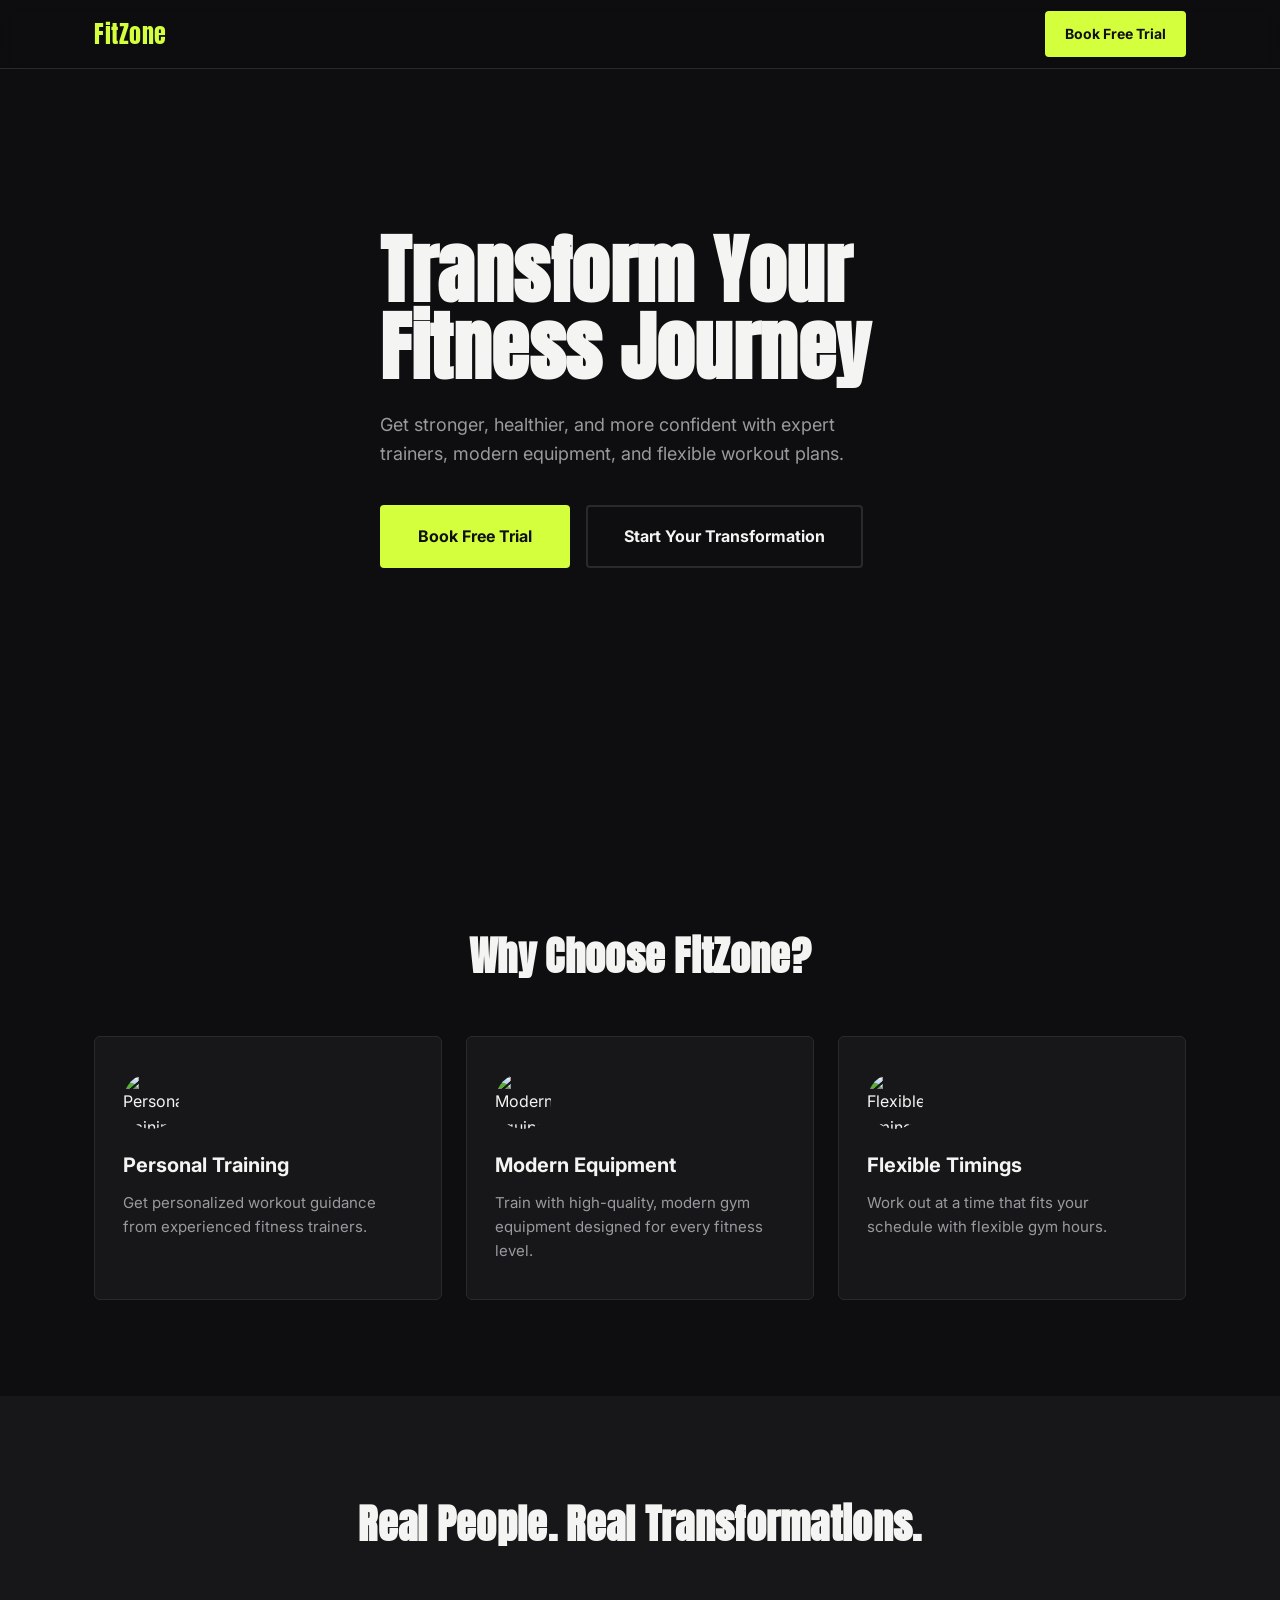
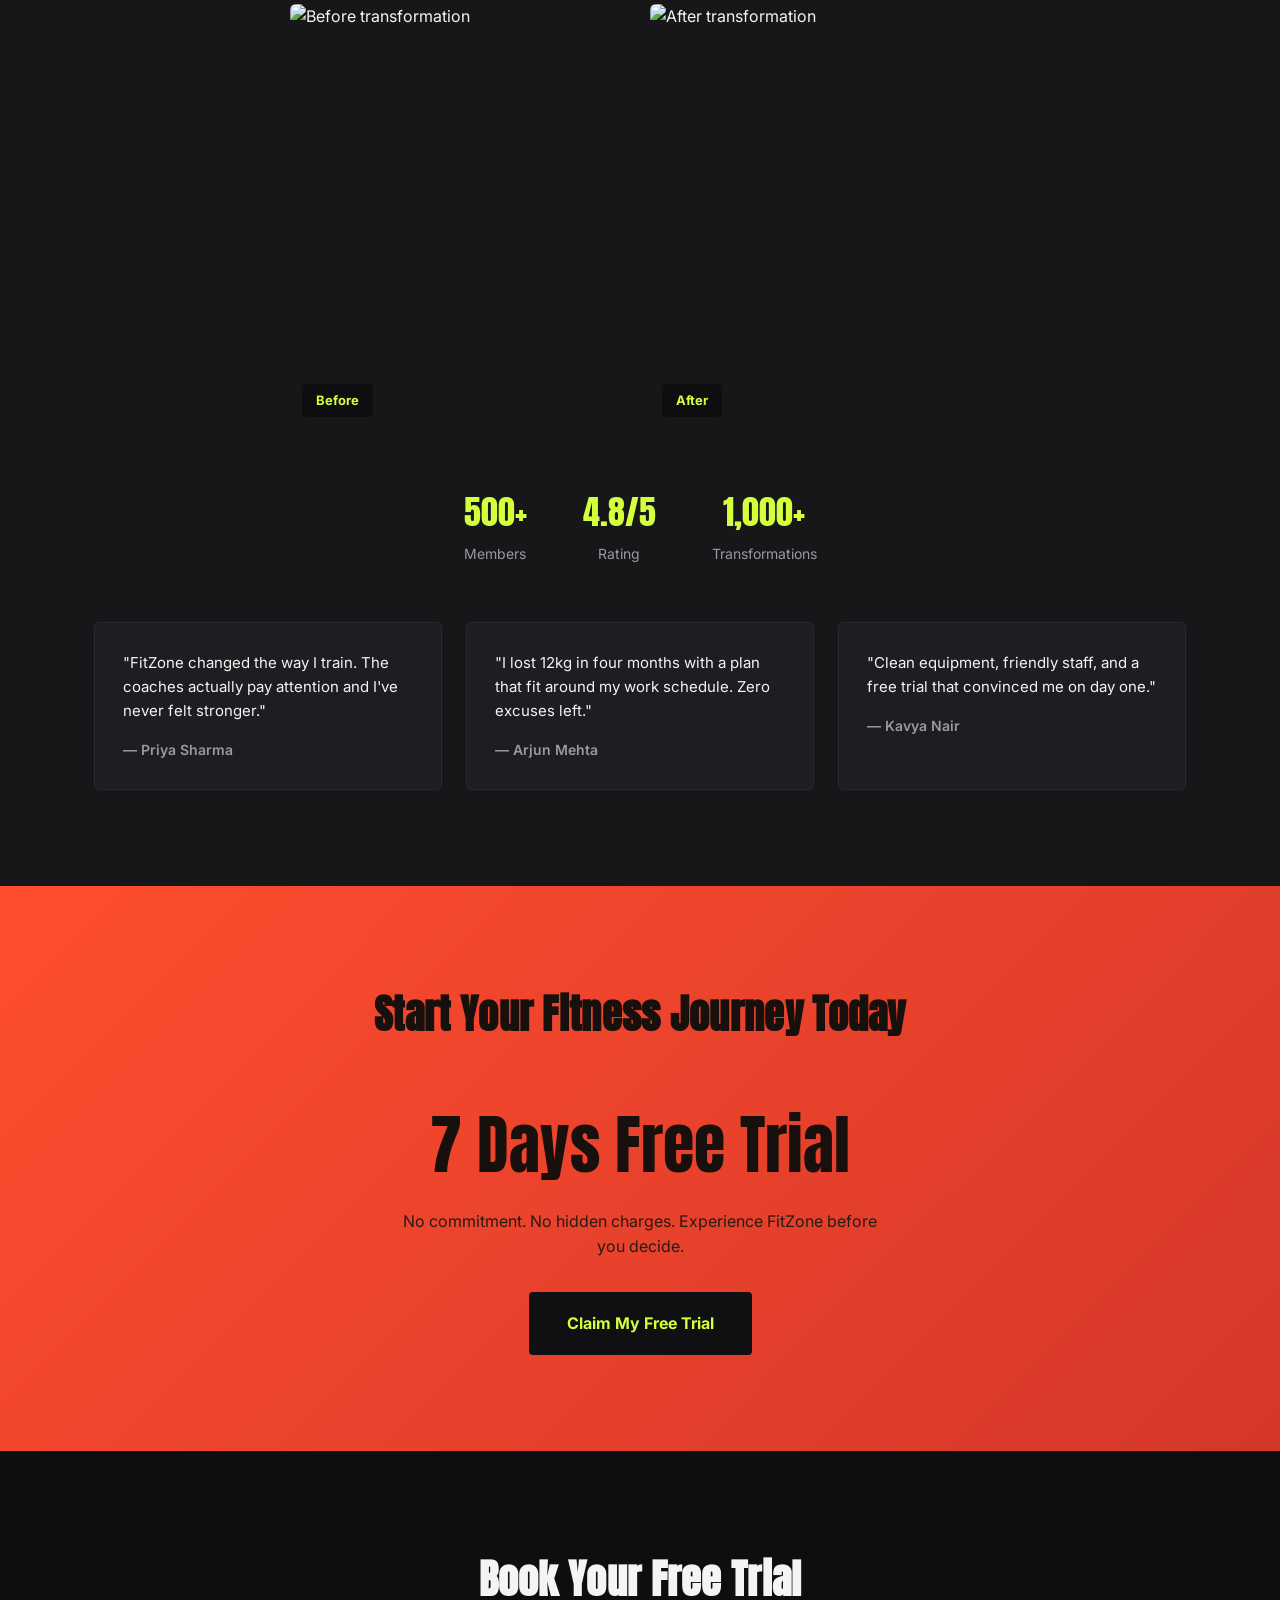
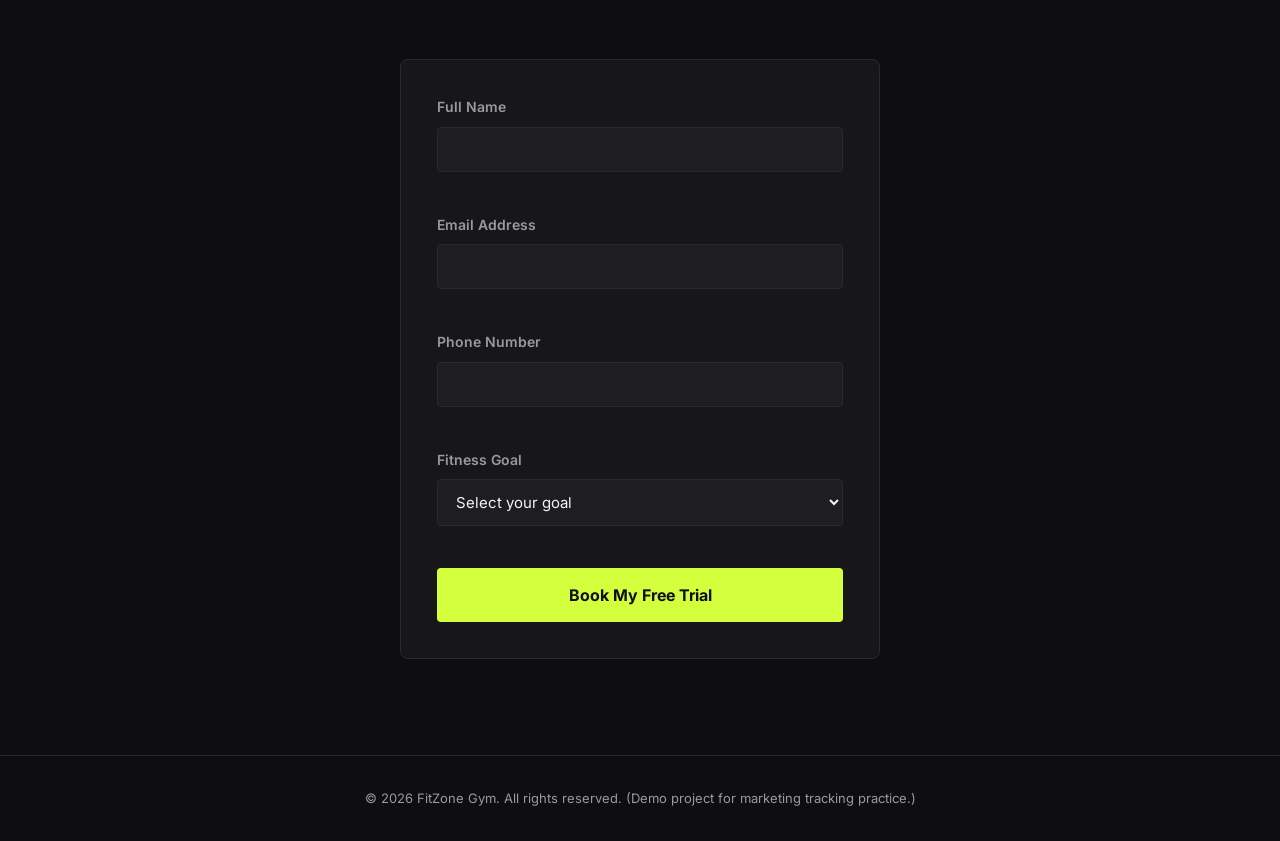
==== index.html @ 6a55345f "Rename index (1).html to index.html" ====
<!DOCTYPE html>
<html lang="en">
<head>
  <meta charset="UTF-8">
  <meta name="viewport" content="width=device-width, initial-scale=1.0">
  <title>FitZone Gym – Transform Your Fitness Journey</title>
  <meta name="description" content="Join FitZone Gym. Personal training, modern equipment, flexible hours. Book your 7-day free trial today.">
  <link rel="preconnect" href="https://fonts.googleapis.com">
  <link rel="preconnect" href="https://fonts.gstatic.com" crossorigin>
  <link href="https://fonts.googleapis.com/css2?family=Anton&family=Inter:wght@400;500;600;700&display=swap" rel="stylesheet">
  <link rel="stylesheet" href="style.css">

  <!-- ============================================================
       DATA LAYER INITIALIZATION
       This must load before the GTM snippet below.
       ============================================================ -->
  <script>
    window.dataLayer = window.dataLayer || [];
  </script>

  <!-- ============================================================
       GOOGLE TAG MANAGER — HEAD SNIPPET
       Replace GTM-XXXXXXX with your real GTM container ID.
       Paste your real GTM <script> snippet here, right below this
       comment, when you're ready to go live.
       ============================================================
  <script>(function(w,d,s,l,i){w[l]=w[l]||[];w[l].push({'gtm.start':
  new Date().getTime(),event:'gtm.js'});var f=d.getElementsByTagName(s)[0],
  j=d.createElement(s),dl=l!='dataLayer'?'&l='+l:'';j.async=true;j.src=
  'https://www.googletagmanager.com/gtm.js?id='+i+dl;f.parentNode.insertBefore(j,f);
  })(window,document,'script','dataLayer','GTM-XXXXXXX');</script>
  ============================================================ -->

  <!-- ============================================================
       META PIXEL — BASE CODE PLACEHOLDER
       Replace PIXEL_ID with your real Meta Pixel ID.
       Paste your real Meta Pixel base code here when ready.
       ============================================================
  <script>
  !function(f,b,e,v,n,t,s)
  {if(f.fbq)return;n=f.fbq=function(){n.callMethod?
  n.callMethod.apply(n,arguments):n.queue.push(arguments)};
  if(!f._fbq)f._fbq=n;n.push=n;n.loaded=!0;n.version='2.0';
  n.queue=[];t=b.createElement(e);t.async=!0;
  t.src=v;s=b.getElementsByTagName(e)[0];
  s.parentNode.insertBefore(t,s)}(window, document,'script',
  'https://connect.facebook.net/en_US/fbevents.js');
  fbq('init', 'PIXEL_ID');
  fbq('track', 'PageView');
  </script>
  <noscript><img height="1" width="1" style="display:none"
  src="https://www.facebook.com/tr?id=PIXEL_ID&ev=PageView&noscript=1"
  /></noscript>
  ============================================================ -->
</head>
<body>

  <!-- ============================================================
       GOOGLE TAG MANAGER — NOSCRIPT SNIPPET
       Must be immediately after the opening <body> tag.
       Replace GTM-XXXXXXX with your real GTM container ID.
       ============================================================
  <noscript><iframe src="https://www.googletagmanager.com/ns.html?id=GTM-XXXXXXX"
  height="0" width="0" style="display:none;visibility:hidden"></iframe></noscript>
  ============================================================ -->

  <!-- HEADER / NAV -->
  <header class="site-header">
    <div class="container header-inner">
      <a href="#top" class="logo">FitZone</a>
      <a href="#lead-form" class="btn btn-small btn-primary" data-cta="header_book_trial">Book Free Trial</a>
    </div>
  </header>

  <!-- 1. HERO SECTION -->
  <section class="hero" id="top">
    <div class="hero-bg" style="background-image: url('https://images.unsplash.com/photo-1534438327276-14e5300c3a48?auto=format&fit=crop&w=1600&q=80');"></div>
    <div class="hero-overlay"></div>
    <div class="container hero-content">
      <h1 class="hero-headline">Transform Your<br>Fitness Journey</h1>
      <p class="hero-subheadline">Get stronger, healthier, and more confident with expert trainers, modern equipment, and flexible workout plans.</p>
      <div class="hero-actions">
        <a href="#lead-form" class="btn btn-primary btn-large" id="hero-cta">Book Free Trial</a>
        <a href="#offer" class="btn btn-ghost btn-large" id="secondary-cta">Start Your Transformation</a>
      </div>
    </div>
  </section>

  <!-- 2. BENEFITS SECTION -->
  <section class="benefits" id="benefits">
    <div class="container">
      <h2 class="section-heading">Why Choose FitZone?</h2>
      <div class="benefits-grid">
        <div class="benefit-card">
          <img class="benefit-icon" src="https://images.unsplash.com/photo-1571019613454-1cb2f99b2d8b?auto=format&fit=crop&w=100&q=80" alt="Personal training">
          <h3>Personal Training</h3>
          <p>Get personalized workout guidance from experienced fitness trainers.</p>
        </div>
        <div class="benefit-card">
          <img class="benefit-icon" src="https://images.unsplash.com/photo-1517836357463-d25dfeac3438?auto=format&fit=crop&w=100&q=80" alt="Modern equipment">
          <h3>Modern Equipment</h3>
          <p>Train with high-quality, modern gym equipment designed for every fitness level.</p>
        </div>
        <div class="benefit-card">
          <img class="benefit-icon" src="https://images.unsplash.com/photo-1571902943202-507ec2618e8f?auto=format&fit=crop&w=100&q=80" alt="Flexible timings">
          <h3>Flexible Timings</h3>
          <p>Work out at a time that fits your schedule with flexible gym hours.</p>
        </div>
      </div>
    </div>
  </section>

  <!-- 3. TRANSFORMATION / SOCIAL PROOF SECTION -->
  <section class="transformations" id="transformations">
    <div class="container">
      <h2 class="section-heading">Real People. Real Transformations.</h2>

      <div class="before-after">
        <div class="ba-card">
          <img src="https://images.unsplash.com/photo-1571019613454-1cb2f99b2d8b?auto=format&fit=crop&w=500&q=80" alt="Before transformation">
          <span class="ba-label">Before</span>
        </div>
        <div class="ba-card">
          <img src="https://images.unsplash.com/photo-1583454110551-21f2fa2afe61?auto=format&fit=crop&w=500&q=80" alt="After transformation">
          <span class="ba-label">After</span>
        </div>
      </div>

      <div class="stats">
        <div class="stat"><span class="stat-number">500+</span><span class="stat-label">Members</span></div>
        <div class="stat"><span class="stat-number">4.8/5</span><span class="stat-label">Rating</span></div>
        <div class="stat"><span class="stat-number">1,000+</span><span class="stat-label">Transformations</span></div>
      </div>

      <div class="testimonials">
        <div class="testimonial-card">
          <p class="quote">"FitZone changed the way I train. The coaches actually pay attention and I've never felt stronger."</p>
          <p class="author">— Priya Sharma</p>
        </div>
        <div class="testimonial-card">
          <p class="quote">"I lost 12kg in four months with a plan that fit around my work schedule. Zero excuses left."</p>
          <p class="author">— Arjun Mehta</p>
        </div>
        <div class="testimonial-card">
          <p class="quote">"Clean equipment, friendly staff, and a free trial that convinced me on day one."</p>
          <p class="author">— Kavya Nair</p>
        </div>
      </div>
    </div>
  </section>

  <!-- 4. OFFER SECTION -->
  <section class="offer" id="offer">
    <div class="container offer-inner">
      <h2 class="section-heading">Start Your Fitness Journey Today</h2>
      <p class="offer-main">7 Days Free Trial</p>
      <p class="offer-support">No commitment. No hidden charges. Experience FitZone before you decide.</p>
      <a href="#lead-form" class="btn btn-primary btn-large" id="offer-cta">Claim My Free Trial</a>
    </div>
  </section>

  <!-- 5. LEAD GENERATION FORM -->
  <section class="lead-form-section" id="lead-form">
    <div class="container">
      <h2 class="section-heading">Book Your Free Trial</h2>
      <form id="leadForm" class="lead-form" novalidate>
        <div class="form-group">
          <label for="fullName">Full Name</label>
          <input type="text" id="fullName" name="fullName" required>
          <span class="error-message" id="error-fullName"></span>
        </div>
        <div class="form-group">
          <label for="email">Email Address</label>
          <input type="email" id="email" name="email" required>
          <span class="error-message" id="error-email"></span>
        </div>
        <div class="form-group">
          <label for="phone">Phone Number</label>
          <input type="tel" id="phone" name="phone" required>
          <span class="error-message" id="error-phone"></span>
        </div>
        <div class="form-group">
          <label for="fitnessGoal">Fitness Goal</label>
          <select id="fitnessGoal" name="fitnessGoal" required>
            <option value="" disabled selected>Select your goal</option>
            <option value="Weight Loss">Weight Loss</option>
            <option value="Muscle Gain">Muscle Gain</option>
            <option value="General Fitness">General Fitness</option>
            <option value="Strength Training">Strength Training</option>
            <option value="Other">Other</option>
          </select>
          <span class="error-message" id="error-fitnessGoal"></span>
        </div>
        <button type="submit" class="btn btn-primary btn-large btn-full">Book My Free Trial</button>
      </form>
    </div>
  </section>

  <!-- FOOTER -->
  <footer class="site-footer">
    <div class="container">
      <p>&copy; 2026 FitZone Gym. All rights reserved. (Demo project for marketing tracking practice.)</p>
    </div>
  </footer>

  <script src="script.js"></script>
</body>
</html>
---- style.css ----
/* ================================================================
   FitZone Gym — Stylesheet
   Palette: charcoal #0E0E10, deep panel #17171A, volt #D4FF3D,
            ember #FF4D2E, off-white #F4F4F2, muted grey #9A9A9E
   Type: 'Anton' for display headlines, 'Inter' for body/UI
   ================================================================ */

:root {
  --bg: #0E0E10;
  --panel: #17171A;
  --panel-alt: #1E1E22;
  --volt: #D4FF3D;
  --ember: #FF4D2E;
  --white: #F4F4F2;
  --grey: #9A9A9E;
  --border: #2A2A2E;

  --font-display: 'Anton', sans-serif;
  --font-body: 'Inter', sans-serif;
}

* { box-sizing: border-box; margin: 0; padding: 0; }

html { scroll-behavior: smooth; }

body {
  background: var(--bg);
  color: var(--white);
  font-family: var(--font-body);
  line-height: 1.6;
  -webkit-font-smoothing: antialiased;
}

img { max-width: 100%; display: block; }

.container {
  max-width: 1140px;
  margin: 0 auto;
  padding: 0 24px;
}

a { text-decoration: none; color: inherit; }

:focus-visible {
  outline: 2px solid var(--volt);
  outline-offset: 3px;
}

/* Buttons */
.btn {
  display: inline-block;
  font-family: var(--font-body);
  font-weight: 700;
  font-size: 15px;
  padding: 14px 28px;
  border-radius: 4px;
  border: 2px solid transparent;
  cursor: pointer;
  transition: transform 0.15s ease, background 0.15s ease, border-color 0.15s ease;
}
.btn-primary {
  background: var(--volt);
  color: #101012;
}
.btn-primary:hover { transform: translateY(-2px); background: #c3ee2c; }
.btn-ghost {
  background: transparent;
  color: var(--white);
  border-color: var(--border);
}
.btn-ghost:hover { border-color: var(--white); transform: translateY(-2px); }
.btn-large { padding: 17px 36px; font-size: 16px; }
.btn-small { padding: 10px 18px; font-size: 14px; }
.btn-full { width: 100%; text-align: center; border: none; }

/* Header */
.site-header {
  position: fixed;
  top: 0; left: 0; right: 0;
  z-index: 50;
  background: rgba(14,14,16,0.85);
  backdrop-filter: blur(8px);
  border-bottom: 1px solid var(--border);
}
.header-inner {
  display: flex;
  align-items: center;
  justify-content: space-between;
  height: 68px;
}
.logo {
  font-family: var(--font-display);
  font-size: 24px;
  letter-spacing: 0.5px;
  color: var(--volt);
}

/* Hero */
.hero {
  position: relative;
  min-height: 92vh;
  display: flex;
  align-items: center;
  padding-top: 68px;
  overflow: hidden;
}
.hero-bg {
  position: absolute;
  inset: 0;
  background-size: cover;
  background-position: center;
  filter: grayscale(30%) brightness(0.55);
}
.hero-overlay {
  position: absolute;
  inset: 0;
  background: linear-gradient(180deg, rgba(14,14,16,0.4) 0%, rgba(14,14,16,0.85) 85%);
}
.hero-content {
  position: relative;
  z-index: 2;
  max-width: 720px;
}
.hero-headline {
  font-family: var(--font-display);
  font-size: clamp(42px, 8vw, 76px);
  line-height: 1.02;
  letter-spacing: 0.5px;
  margin-bottom: 24px;
}
.hero-subheadline {
  font-size: 18px;
  color: var(--grey);
  max-width: 520px;
  margin-bottom: 36px;
}
.hero-actions {
  display: flex;
  flex-wrap: wrap;
  gap: 16px;
}

/* Section heading */
.section-heading {
  font-family: var(--font-display);
  font-size: clamp(28px, 4.5vw, 40px);
  text-align: center;
  margin-bottom: 48px;
  letter-spacing: 0.3px;
}

section { padding: 96px 0; }

/* Benefits */
.benefits-grid {
  display: grid;
  grid-template-columns: repeat(3, 1fr);
  gap: 24px;
}
.benefit-card {
  background: var(--panel);
  border: 1px solid var(--border);
  border-radius: 6px;
  padding: 36px 28px;
  text-align: left;
}
.benefit-icon {
  width: 56px;
  height: 56px;
  border-radius: 50%;
  object-fit: cover;
  margin-bottom: 20px;
}
.benefit-card h3 {
  font-size: 20px;
  margin-bottom: 10px;
}
.benefit-card p {
  color: var(--grey);
  font-size: 15px;
}

/* Transformations */
.transformations { background: var(--panel); }
.before-after {
  display: grid;
  grid-template-columns: 1fr 1fr;
  gap: 20px;
  max-width: 700px;
  margin: 0 auto 56px;
}
.ba-card {
  position: relative;
  border-radius: 6px;
  overflow: hidden;
  aspect-ratio: 4/5;
}
.ba-card img { width: 100%; height: 100%; object-fit: cover; }
.ba-label {
  position: absolute;
  bottom: 12px; left: 12px;
  background: rgba(14,14,16,0.85);
  padding: 6px 14px;
  border-radius: 4px;
  font-size: 13px;
  font-weight: 700;
  color: var(--volt);
}

.stats {
  display: flex;
  justify-content: center;
  gap: 56px;
  flex-wrap: wrap;
  margin-bottom: 56px;
  text-align: center;
}
.stat-number {
  display: block;
  font-family: var(--font-display);
  font-size: 34px;
  color: var(--volt);
}
.stat-label {
  display: block;
  color: var(--grey);
  font-size: 14px;
  margin-top: 4px;
}

.testimonials {
  display: grid;
  grid-template-columns: repeat(3, 1fr);
  gap: 24px;
}
.testimonial-card {
  background: var(--panel-alt);
  border: 1px solid var(--border);
  border-radius: 6px;
  padding: 28px;
}
.testimonial-card .quote {
  font-size: 15px;
  color: var(--white);
  margin-bottom: 16px;
}
.testimonial-card .author {
  font-size: 14px;
  color: var(--grey);
  font-weight: 600;
}

/* Offer */
.offer {
  background: linear-gradient(135deg, var(--ember) 0%, #d4372a 100%);
  color: #17100c;
}
.offer-inner { text-align: center; }
.offer .section-heading { color: #17100c; }
.offer-main {
  font-family: var(--font-display);
  font-size: clamp(40px, 7vw, 64px);
  margin-bottom: 12px;
}
.offer-support {
  font-size: 16px;
  margin-bottom: 32px;
  color: #2a1a12;
  max-width: 480px;
  margin-left: auto;
  margin-right: auto;
}
.offer .btn-primary {
  background: #101012;
  color: var(--volt);
}
.offer .btn-primary:hover { background: #000; }

/* Lead form */
.lead-form-section { background: var(--bg); }
.lead-form {
  max-width: 480px;
  margin: 0 auto;
  background: var(--panel);
  border: 1px solid var(--border);
  border-radius: 8px;
  padding: 36px;
}
.form-group { margin-bottom: 20px; }
.form-group label {
  display: block;
  font-size: 14px;
  font-weight: 600;
  margin-bottom: 8px;
  color: var(--grey);
}
.form-group input,
.form-group select {
  width: 100%;
  background: var(--panel-alt);
  border: 1px solid var(--border);
  color: var(--white);
  padding: 12px 14px;
  border-radius: 4px;
  font-size: 15px;
  font-family: var(--font-body);
}
.form-group input:focus,
.form-group select:focus {
  border-color: var(--volt);
  outline: none;
}
.form-group input.invalid,
.form-group select.invalid {
  border-color: var(--ember);
}
.error-message {
  display: block;
  color: var(--ember);
  font-size: 13px;
  margin-top: 6px;
  min-height: 16px;
}

/* Footer */
.site-footer {
  padding: 32px 0;
  text-align: center;
  color: var(--grey);
  font-size: 13px;
  border-top: 1px solid var(--border);
}

/* Thank-you page */
.thankyou-page {
  min-height: 100vh;
  display: flex;
  align-items: center;
  justify-content: center;
  text-align: center;
  padding: 24px;
}
.thankyou-box { max-width: 520px; }
.thankyou-box h1 {
  font-family: var(--font-display);
  font-size: clamp(32px, 6vw, 48px);
  margin-bottom: 20px;
  color: var(--volt);
}
.thankyou-box p {
  color: var(--grey);
  font-size: 17px;
  margin-bottom: 32px;
}

/* Responsive */
@media (max-width: 860px) {
  .benefits-grid,
  .testimonials {
    grid-template-columns: 1fr;
  }
  .stats { gap: 32px; }
}

@media (max-width: 600px) {
  section { padding: 64px 0; }
  .hero { min-height: 100vh; }
  .hero-actions { flex-direction: column; align-items: stretch; }
  .hero-actions .btn { text-align: center; }
  .before-after { max-width: 320px; }
}

@media (prefers-reduced-motion: reduce) {
  * { transition: none !important; scroll-behavior: auto !important; }
}
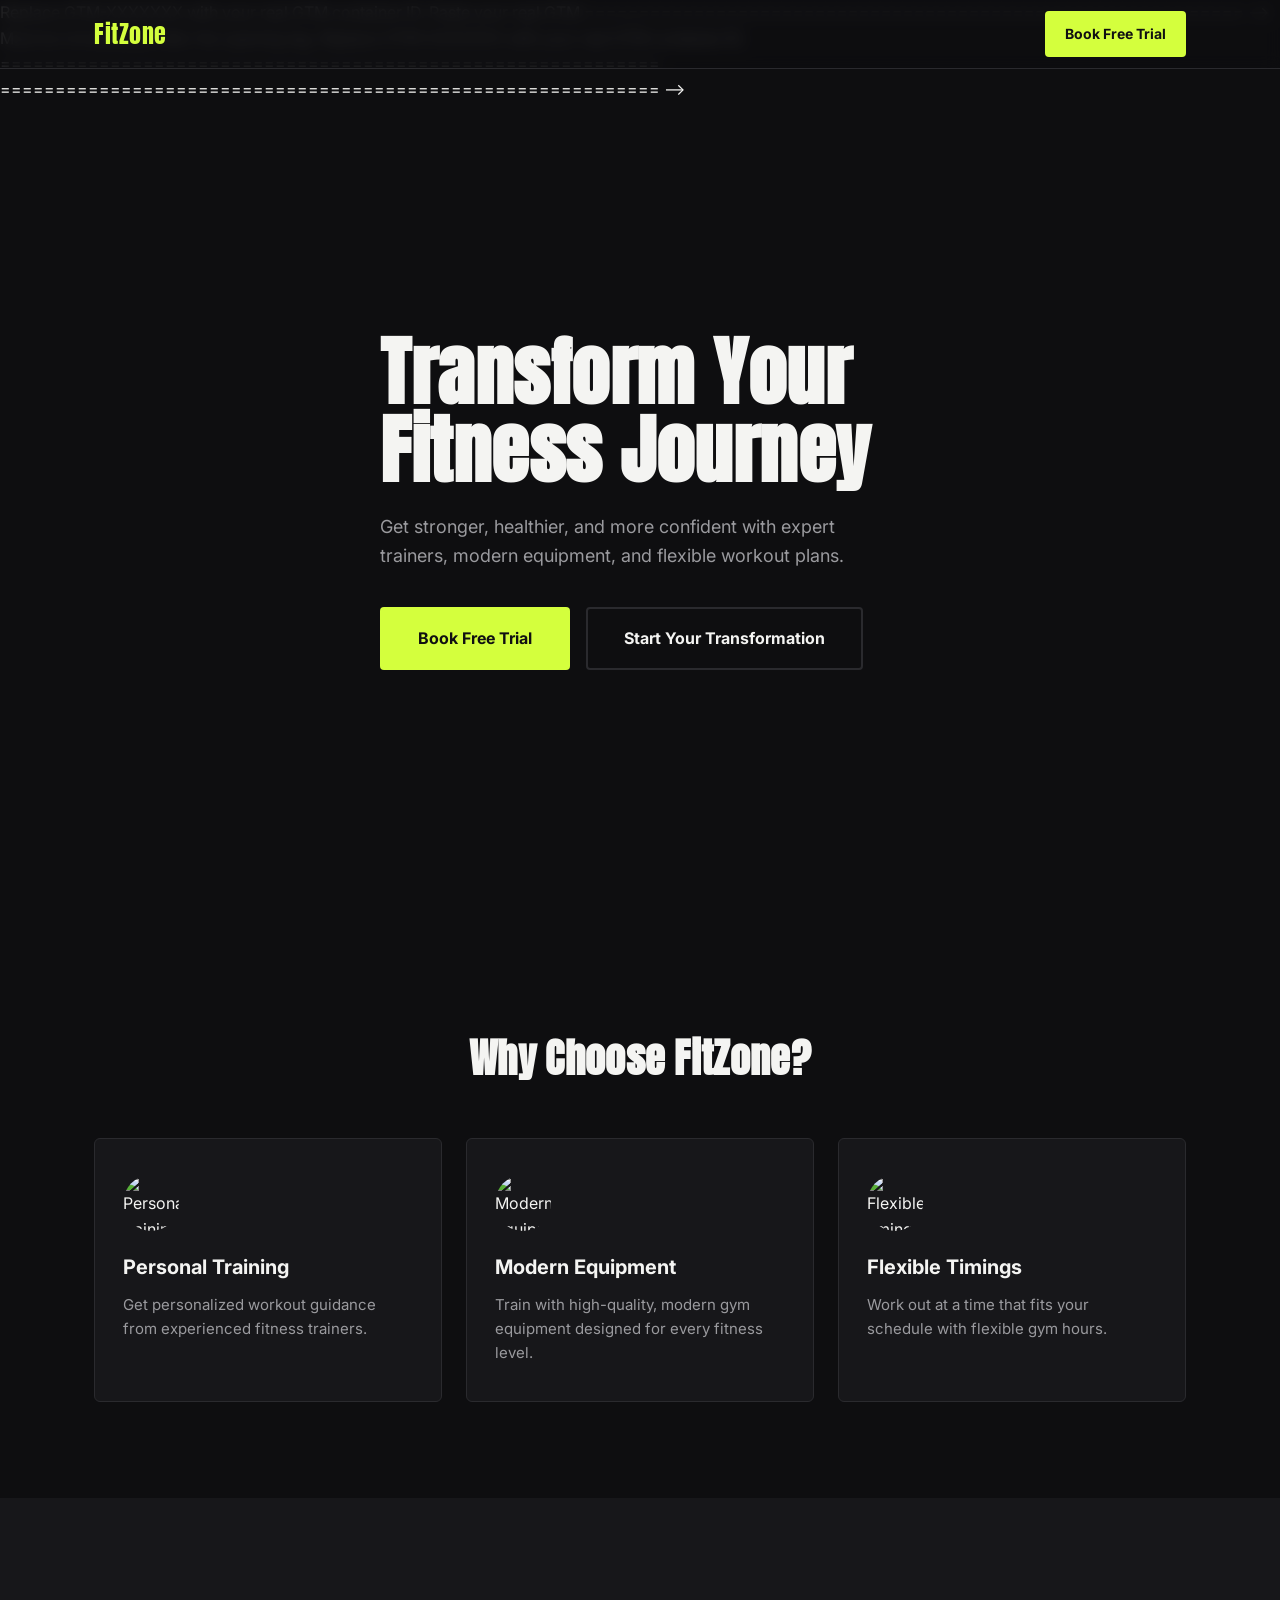
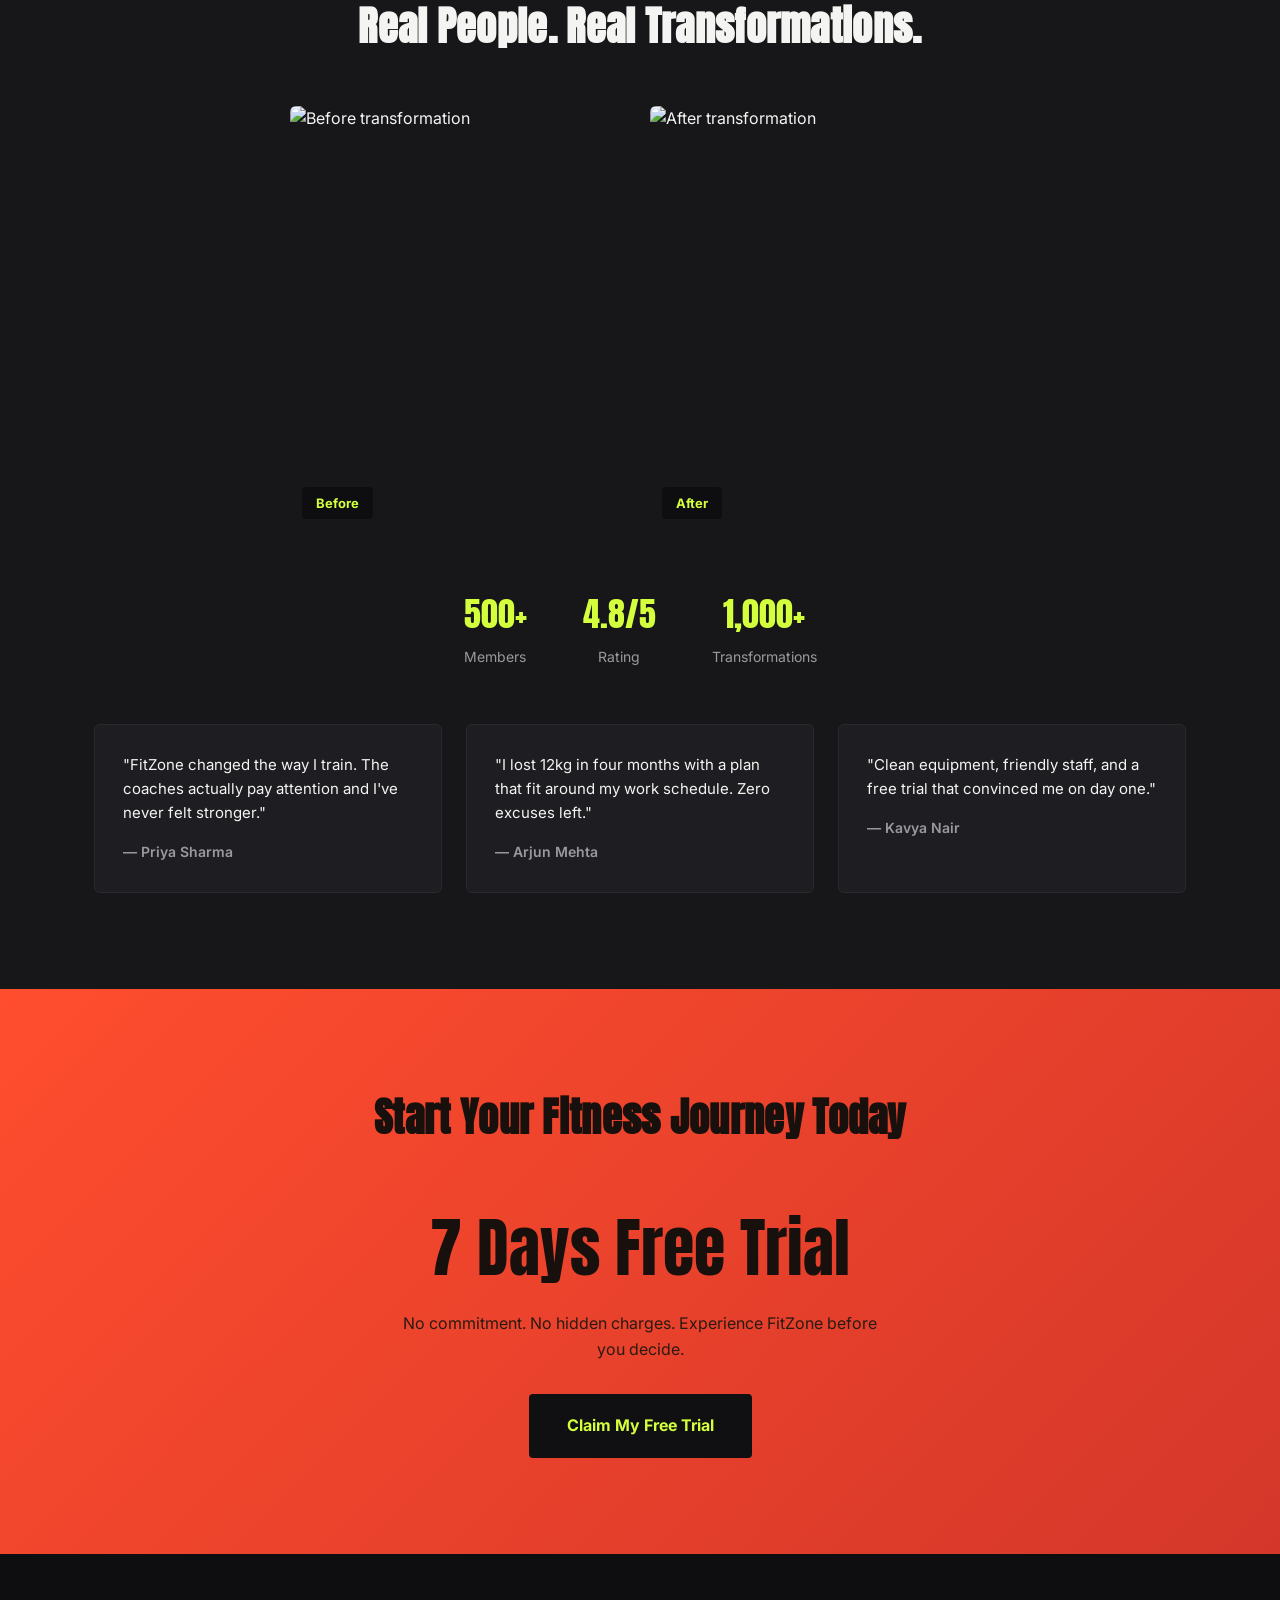
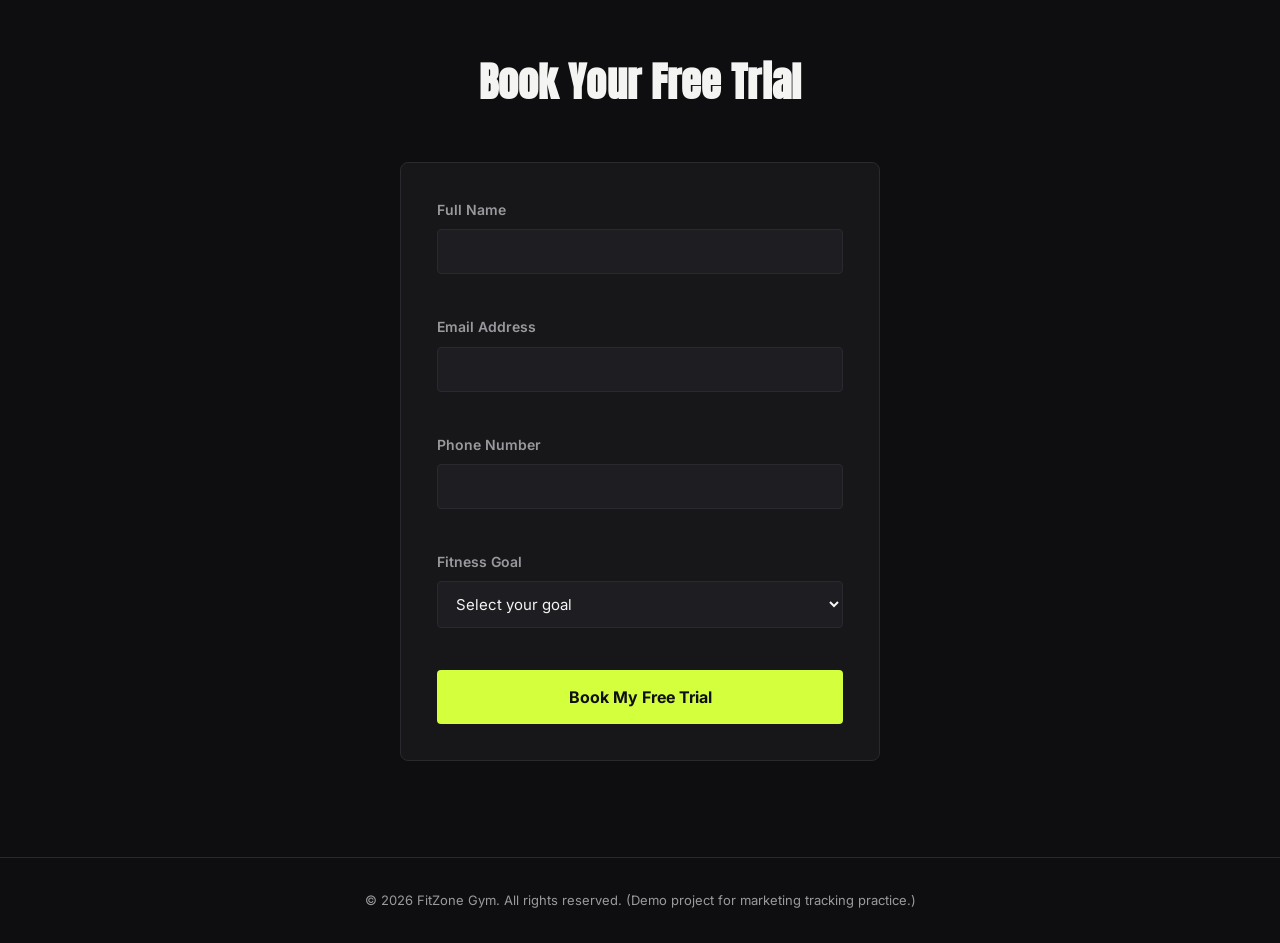
==== commit a6144db4: "index.html" ====
--- a/index.html
+++ b/index.html
@@ -20,6 +20,13 @@
 
   <!-- ============================================================
        GOOGLE TAG MANAGER — HEAD SNIPPET
+  <!-- Google Tag Manager -->
+<script>(function(w,d,s,l,i){w[l]=w[l]||[];w[l].push({'gtm.start':
+new Date().getTime(),event:'gtm.js'});var f=d.getElementsByTagName(s)[0],
+j=d.createElement(s),dl=l!='dataLayer'?'&l='+l:'';j.async=true;j.src=
+'https://www.googletagmanager.com/gtm.js?id='+i+dl;f.parentNode.insertBefore(j,f);
+})(window,document,'script','dataLayer','GTM-TGGZB3TG');</script>
+<!-- End Google Tag Manager -->
        Replace GTM-XXXXXXX with your real GTM container ID.
        Paste your real GTM <script> snippet here, right below this
        comment, when you're ready to go live.
@@ -57,6 +64,10 @@
 
   <!-- ============================================================
        GOOGLE TAG MANAGER — NOSCRIPT SNIPPET
+  <!-- Google Tag Manager (noscript) -->
+<noscript><iframe src="https://www.googletagmanager.com/ns.html?id=GTM-TGGZB3TG"
+height="0" width="0" style="display:none;visibility:hidden"></iframe></noscript>
+<!-- End Google Tag Manager (noscript) -->
        Must be immediately after the opening <body> tag.
        Replace GTM-XXXXXXX with your real GTM container ID.
        ============================================================
